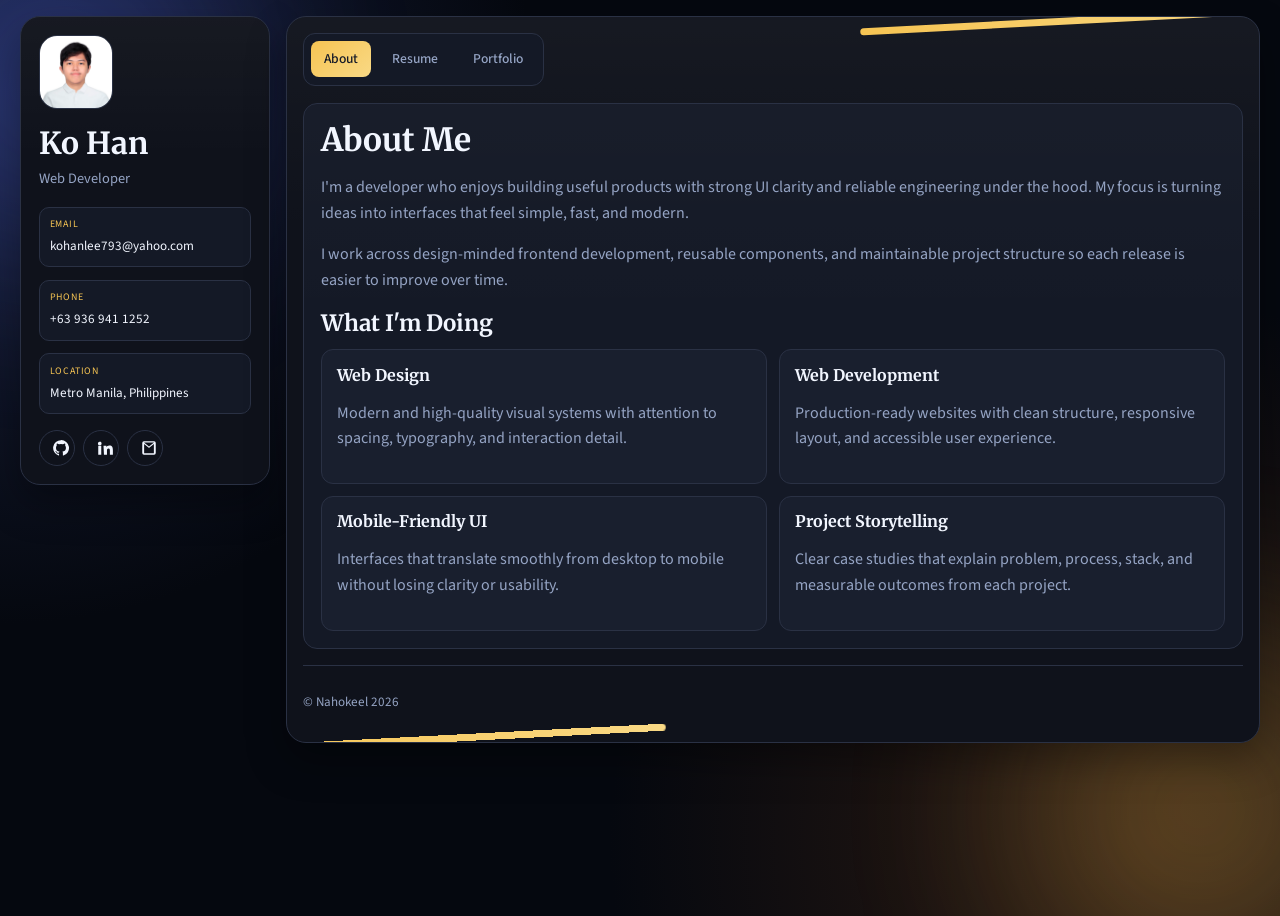
==== index.html @ 03851aae "reorganized portfolio structure to flat layout" ====
<!DOCTYPE html>
<html lang="en">
  <head>
    <meta charset="UTF-8" />
    <meta name="viewport" content="width=device-width, initial-scale=1.0" />
    <title>Ko Han | Portfolio</title>
    <meta
      name="description"
      content="Portfolio website for Ko Han with About, Resume, and Portfolio tabs."
    />
    <link rel="preconnect" href="https://fonts.googleapis.com" />
    <link rel="preconnect" href="https://fonts.gstatic.com" crossorigin />
    <link
      href="https://fonts.googleapis.com/css2?family=Merriweather:wght@400;700&family=Source+Sans+3:wght@400;500;600;700&display=swap"
      rel="stylesheet"
    />
    <link rel="stylesheet" href="styles.css" />
  </head>
  <body>
    <div class="scene-glow scene-glow--left"></div>
    <div class="scene-glow scene-glow--right"></div>

    <main class="layout">
      <aside class="profile-panel">
        <div class="avatar">
          <img src="profile.png" alt="Ko Han profile picture" />
        </div>
        <h1>Ko Han</h1>
        <p class="profile-role">Web Developer</p>

        <ul class="profile-meta">
          <li><span>Email</span> kohanlee793@yahoo.com</li>
          <li><span>Phone</span> +63 936 941 1252</li>
          <li><span>Location</span>Metro Manila, Philippines</li>
        </ul>

        <div class="profile-links">
          <a class="icon-btn" href="https://github.com/nahokeel" target="_blank" rel="noreferrer" aria-label="GitHub profile">
            <svg viewBox="0 0 24 24" aria-hidden="true">
              <path d="M12 1.5a10.5 10.5 0 0 0-3.32 20.46c.52.1.71-.22.71-.5v-1.94c-2.9.63-3.51-1.23-3.51-1.23-.47-1.2-1.16-1.52-1.16-1.52-.95-.65.07-.64.07-.64 1.04.08 1.59 1.08 1.59 1.08.94 1.58 2.44 1.12 3.03.85.09-.67.36-1.12.66-1.38-2.31-.26-4.74-1.16-4.74-5.15 0-1.14.4-2.07 1.07-2.8-.11-.26-.46-1.33.1-2.76 0 0 .87-.28 2.86 1.07a9.8 9.8 0 0 1 5.2 0c1.98-1.35 2.85-1.07 2.85-1.07.56 1.43.21 2.5.1 2.76.67.73 1.07 1.66 1.07 2.8 0 4-2.44 4.88-4.76 5.14.37.33.7.97.7 1.97v2.91c0 .28.19.61.72.5A10.5 10.5 0 0 0 12 1.5z"/>
            </svg>
          </a>
          <a class="icon-btn" href="https://www.linkedin.com/in/ko-han-lee-5a309332b/" target="_blank" rel="noreferrer" aria-label="LinkedIn profile">
            <svg viewBox="0 0 24 24" aria-hidden="true">
              <path d="M4.98 3.5A2.48 2.48 0 1 0 5 8.46 2.48 2.48 0 0 0 4.98 3.5zM3 9h4v12H3zm7 0h3.83v1.64h.05c.53-1 1.85-2.04 3.81-2.04 4.08 0 4.83 2.68 4.83 6.16V21h-4v-5.45c0-1.3-.02-2.97-1.81-2.97-1.81 0-2.08 1.42-2.08 2.88V21h-4z"/>
            </svg>
          </a>
          <a class="icon-btn" href="mailto:kohanlee793@yahoo.com" aria-label="Send email">
            <svg viewBox="0 0 24 24" aria-hidden="true">
              <path d="M3 5.25A2.25 2.25 0 0 1 5.25 3h13.5A2.25 2.25 0 0 1 21 5.25v13.5A2.25 2.25 0 0 1 18.75 21H5.25A2.25 2.25 0 0 1 3 18.75V5.25zm2.29-.75L12 10.04l6.71-5.54H5.29zm13.21 2.14-5.78 4.77a1.13 1.13 0 0 1-1.44 0L5.5 6.64v12.11c0 .14.11.25.25.25h12.5c.14 0 .25-.11.25-.25V6.64z"/>
            </svg>
          </a>
        </div>
      </aside>

      <section class="content-panel">
        <header class="top-nav-wrap">
          <button class="menu-toggle" id="menuToggle" aria-label="Toggle navigation">
            Menu
          </button>
          <nav class="top-nav" id="topNav">
            <a class="tab-link active" href="#about">About</a>
            <a class="tab-link" href="#resume">Resume</a>
            <a class="tab-link" href="#portfolio">Portfolio</a>
          </nav>
        </header>

        <section class="tab-panel is-active" id="about">
          <div class="section-head">
            <h2>About Me</h2>
            <p>
              I'm a developer who enjoys building useful products with strong
              UI clarity and reliable engineering under the hood. My focus is
              turning ideas into interfaces that feel simple, fast, and modern.
            </p>
            <p>
              I work across design-minded frontend development, reusable
              components, and maintainable project structure so each release is
              easier to improve over time.
            </p>
          </div>

          <h3 class="sub-head">What I'm Doing</h3>

          <div class="about-grid">
            <article class="info-card">
              <h3>Web Design</h3>
              <p>
                Modern and high-quality visual systems with attention to spacing,
                typography, and interaction detail.
              </p>
            </article>
            <article class="info-card">
              <h3>Web Development</h3>
              <p>
                Production-ready websites with clean structure, responsive layout,
                and accessible user experience.
              </p>
            </article>
            <article class="info-card">
              <h3>Mobile-Friendly UI</h3>
              <p>
                Interfaces that translate smoothly from desktop to mobile without
                losing clarity or usability.
              </p>
            </article>
            <article class="info-card">
              <h3>Project Storytelling</h3>
              <p>
                Clear case studies that explain problem, process, stack, and
                measurable outcomes from each project.
              </p>
            </article>
          </div>
        </section>

        <section class="tab-panel" id="resume" hidden>
          <div class="section-head">
            <h2>Resume</h2>
          </div>

          <article class="resume-card">
            <div class="resume-actions">
              <a href="resume.docx">Download DOCX</a>
              <a href="resume.pdf" download>Download PDF</a>
              <a href="resume.pdf" target="_blank" rel="noreferrer">Open PDF</a>
            </div>
            <object data="resume.pdf" type="application/pdf" class="resume-viewer">
              <p>
                PDF preview unavailable on this browser.
                <a href="resume.pdf">Open the PDF resume here</a>.
              </p>
            </object>
          </article>
        </section>

        <section class="tab-panel" id="portfolio" hidden>
          <div class="section-head">
            <h2>Portfolio</h2>
          </div>

          <div class="project-cards-grid project-cards-grid--portfolio" aria-label="Project cards">
            <a class="project-tile" href="portfolio/LuaRPG/index.html">
                <img src="portfolio/LuaRPG/Logo.png" alt="LuaRPG logo" />
                <h4>LuaRPG</h4>
            </a>

            <a class="project-tile" href="portfolio/Bahay%20Kubo/index.html">
                <img src="portfolio/Bahay%20Kubo/icon.png" alt="Bahay Kubo icon" />
                <h4>Bahay Kubo</h4>
            </a>
          </div>
        </section>

        <footer class="site-footer">
          <p>© Nahokeel <span id="year"></span></p>
        </footer>
      </section>
    </main>

    <script src="script.js"></script>
  </body>
</html>
---- styles.css ----
:root {
  --bg: #05080f;
  --surface: #0f121b;
  --panel: #141926;
  --card: #191f2e;
  --line: #2a3144;
  --text: #f2f6ff;
  --muted: #95a4c4;
  --gold: #f6c453;
  --gold-soft: #f9d985;
  --ring: rgba(246, 196, 83, 0.45);
}

* {
  box-sizing: border-box;
}

html,
body {
  margin: 0;
  padding: 0;
}

body {
  background: radial-gradient(circle at 0% 10%, #1a2240 0%, transparent 35%),
    radial-gradient(circle at 90% 92%, #2c1b12 0%, transparent 38%), var(--bg);
  color: var(--text);
  font-family: "Source Sans 3", "Segoe UI", sans-serif;
  min-height: 100vh;
  line-height: 1.6;
  overflow-x: hidden;
  position: relative;
}

.scene-glow {
  position: fixed;
  z-index: -1;
  width: 360px;
  height: 360px;
  filter: blur(95px);
  border-radius: 100%;
  opacity: 0.7;
}

.scene-glow--left {
  background: rgba(87, 112, 255, 0.38);
  top: -100px;
  left: -120px;
}

.scene-glow--right {
  background: rgba(246, 196, 83, 0.35);
  right: -100px;
  bottom: -90px;
}

.layout {
  width: min(1240px, calc(100% - 2rem));
  margin: 1rem auto;
  display: grid;
  grid-template-columns: 250px 1fr;
  gap: 1rem;
  align-items: start;
}

.profile-panel,
.content-panel {
  border: 1px solid var(--line);
  border-radius: 20px;
  background: linear-gradient(180deg, rgba(255, 255, 255, 0.03), transparent 30%),
    var(--surface);
  box-shadow: 0 18px 38px rgba(0, 0, 0, 0.34);
}

.profile-panel {
  padding: 1.15rem;
  position: sticky;
  top: 1rem;
}

.avatar {
  width: 74px;
  height: 74px;
  border-radius: 18px;
  display: grid;
  place-items: center;
  overflow: hidden;
  background: #0f1422;
  border: 1px solid var(--line);
  margin-bottom: 1rem;
}

.avatar img {
  width: 100%;
  height: 100%;
  object-fit: cover;
}

h1,
h2,
h3 {
  font-family: "Merriweather", Georgia, serif;
  margin: 0;
  line-height: 1.2;
}

.profile-panel h1 {
  font-size: 1.9rem;
}

.profile-role {
  margin: 0.35rem 0 1rem;
  color: var(--muted);
  font-size: 0.9rem;
}

.profile-meta {
  list-style: none;
  margin: 0;
  padding: 0;
  display: grid;
  gap: 0.8rem;
}

.profile-meta li {
  padding: 0.58rem;
  border: 1px solid var(--line);
  border-radius: 10px;
  background: var(--panel);
  font-size: 0.82rem;
  word-break: break-word;
}

.profile-meta span {
  display: block;
  font-size: 0.62rem;
  letter-spacing: 0.08em;
  text-transform: uppercase;
  color: var(--gold);
  margin-bottom: 0.2rem;
}

.profile-links {
  margin-top: 1rem;
  display: flex;
  gap: 0.5rem;
  flex-wrap: wrap;
}

.profile-links a,
.resume-actions a {
  border: 1px solid var(--line);
  border-radius: 999px;
  padding: 0.35rem 0.75rem;
  color: var(--text);
  text-decoration: none;
  font-size: 0.88rem;
  transition: border-color 180ms ease, transform 180ms ease;
}

.profile-links a:hover,
.resume-actions a:hover {
  border-color: var(--gold);
  transform: translateY(-2px);
}

.icon-btn {
  width: 36px;
  height: 36px;
  display: inline-grid;
  place-items: center;
  padding: 0;
  border-radius: 50%;
}

.icon-btn svg {
  width: 18px;
  height: 18px;
  fill: currentColor;
}

.content-panel {
  padding: 1rem;
  position: relative;
  overflow: hidden;
}

.content-panel::before,
.content-panel::after {
  content: "";
  position: absolute;
  height: 7px;
  width: 45%;
  background: linear-gradient(90deg, var(--gold), var(--gold-soft));
  border-radius: 999px;
}

.content-panel::before {
  top: 0;
  right: -4%;
  transform: rotate(-3deg);
}

.content-panel::after {
  bottom: 0;
  left: -6%;
  transform: rotate(-3deg);
}

.top-nav-wrap {
  margin-bottom: 1.1rem;
}

.top-nav {
  display: flex;
  gap: 0.55rem;
  padding: 0.45rem;
  border: 1px solid var(--line);
  border-radius: 12px;
  background: var(--panel);
  width: fit-content;
}

.tab-link {
  text-decoration: none;
  color: var(--muted);
  padding: 0.45rem 0.8rem;
  border-radius: 8px;
  font-size: 0.85rem;
  font-weight: 500;
  transition: color 180ms ease, background 180ms ease;
}

.tab-link:hover {
  color: var(--text);
}

.tab-link.active {
  color: #161b28;
  background: linear-gradient(140deg, var(--gold), var(--gold-soft));
}

.menu-toggle {
  display: none;
  border: 1px solid var(--line);
  background: var(--panel);
  color: var(--text);
  border-radius: 999px;
  padding: 0.35rem 0.85rem;
  font: inherit;
  margin-bottom: 0.65rem;
}

.tab-panel {
  display: none;
  border: 1px solid var(--line);
  border-radius: 14px;
  padding: 1.05rem;
  background: linear-gradient(180deg, rgba(255, 255, 255, 0.02), transparent 40%),
    var(--panel);
}

.tab-panel.is-active {
  display: block;
  opacity: 0;
  transform: translateY(12px);
  animation: tabReveal 420ms ease forwards;
}

.section-head {
  margin-bottom: 1rem;
}

.sub-head {
  margin-bottom: 0.8rem;
  font-size: 1.4rem;
}

.section-head h2 {
  font-size: clamp(1.45rem, 2.6vw, 2rem);
}

.section-head p,
.info-card p,
.resume-card p {
  color: var(--muted);
}

.about-grid {
  display: grid;
  grid-template-columns: repeat(2, minmax(0, 1fr));
  gap: 0.75rem;
}

.info-card,
.resume-card {
  border: 1px solid var(--line);
  border-radius: 12px;
  background: var(--card);
}

.info-card {
  padding: 0.95rem;
}

.info-card h3 {
  font-size: 1rem;
  margin-bottom: 0.35rem;
}

.resume-card {
  padding: 1rem;
}

.resume-actions {
  margin: 0.8rem 0;
  display: flex;
  gap: 0.55rem;
  flex-wrap: wrap;
}

.resume-viewer {
  width: 100%;
  min-height: 520px;
  border: 1px solid var(--line);
  border-radius: 12px;
  background: #0d1321;
}

.project-cards-grid {
  display: grid;
  grid-template-columns: repeat(auto-fit, minmax(180px, 220px));
  gap: 0.75rem;
}

.project-cards-grid--portfolio {
  grid-template-columns: repeat(auto-fit, minmax(190px, 230px));
  margin-bottom: 0.9rem;
}

.project-tile {
  border: 1px solid var(--line);
  border-radius: 12px;
  background: var(--card);
  text-decoration: none;
  color: var(--text);
  display: grid;
  justify-items: center;
  gap: 0.45rem;
  padding: 0.9rem 0.75rem;
  transition: transform 180ms ease, border-color 180ms ease;
}

.project-tile:hover {
  transform: translateY(-4px);
  border-color: var(--gold);
}

.project-tile img {
  width: 112px;
  height: 112px;
  object-fit: contain;
  border-radius: 12px;
  border: 1px solid var(--line);
  background: #0f1422;
  padding: 0.35rem;
}

.project-tile h4 {
  margin: 0;
  font-size: 1.02rem;
}

.project-tile p {
  margin: 0;
  color: var(--muted);
  font-size: 0.82rem;
}

.project-tile--empty {
  opacity: 0.8;
}

.site-footer {
  margin-top: 1rem;
  border-top: 1px solid var(--line);
  padding-top: 0.8rem;
  color: var(--muted);
  font-size: 0.82rem;
}

@keyframes tabReveal {
  to {
    opacity: 1;
    transform: translateY(0);
  }
}

@media (max-width: 1040px) {
  .layout {
    grid-template-columns: 1fr;
  }

  .profile-panel {
    position: static;
  }

  .about-grid {
    grid-template-columns: repeat(2, minmax(0, 1fr));
  }
}

@media (max-width: 760px) {
  .layout {
    width: min(1240px, calc(100% - 1rem));
  }

  .menu-toggle {
    display: inline-flex;
  }

  .top-nav {
    display: none;
    flex-direction: column;
  }

  .top-nav.is-open {
    display: flex;
  }

  .about-grid {
    grid-template-columns: 1fr;
  }

  .content-panel::before,
  .content-panel::after {
    width: 60%;
  }

  .resume-viewer {
    min-height: 420px;
  }
}

:focus-visible {
  outline: 3px solid var(--ring);
  outline-offset: 2px;
}
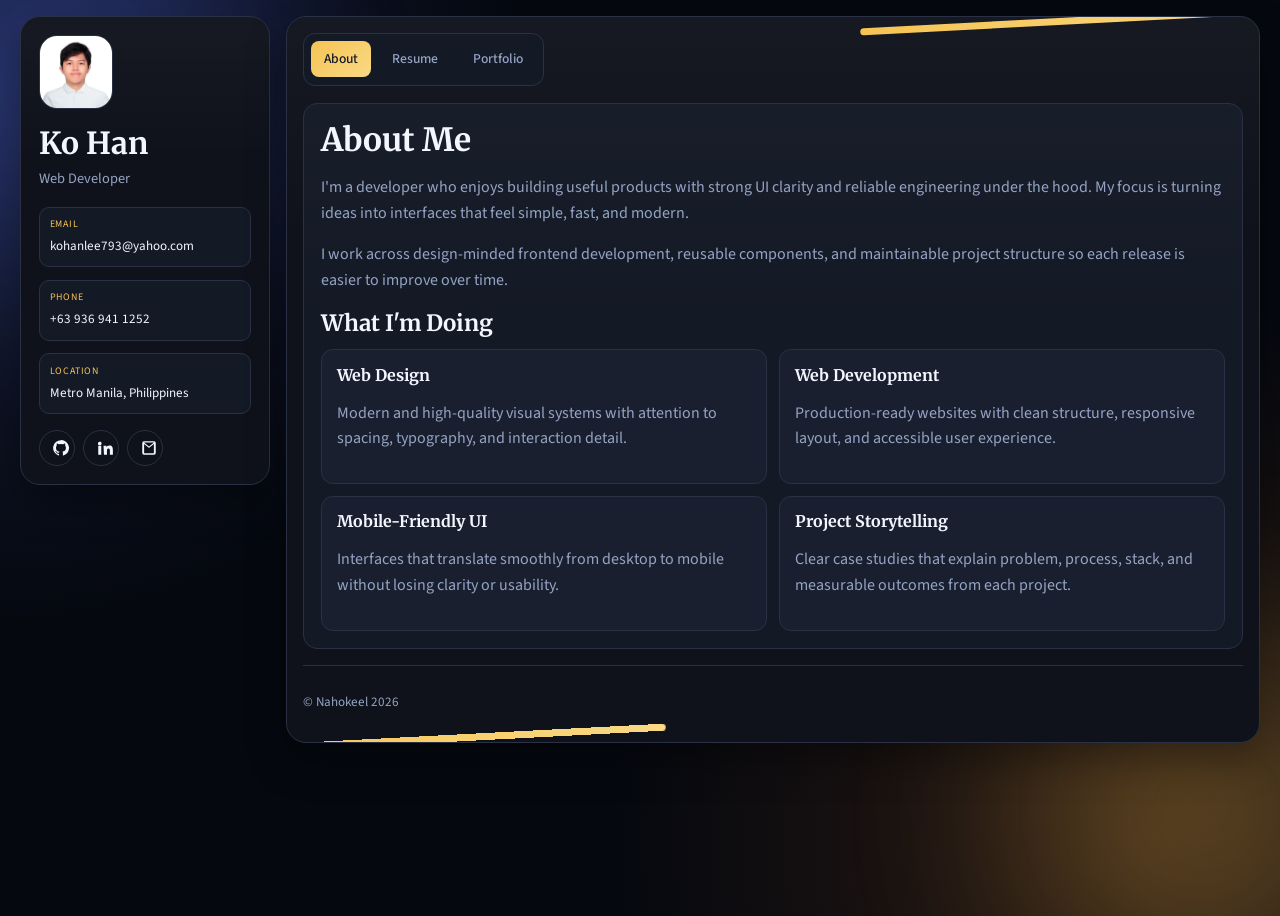
==== commit 3b497fb3: "fixed Dolly assets and logo fit" ====
--- a/index.html
+++ b/index.html
@@ -140,15 +140,125 @@
           </div>
 
           <div class="project-cards-grid project-cards-grid--portfolio" aria-label="Project cards">
-            <a class="project-tile" href="portfolio/LuaRPG/index.html">
+            <button class="project-tile" data-project="luarpg">
                 <img src="portfolio/LuaRPG/Logo.png" alt="LuaRPG logo" />
                 <h4>LuaRPG</h4>
-            </a>
-
-            <a class="project-tile" href="portfolio/Bahay%20Kubo/index.html">
+            </button>
+
+            <button class="project-tile" data-project="bahay-kubo">
                 <img src="portfolio/Bahay%20Kubo/icon.png" alt="Bahay Kubo icon" />
                 <h4>Bahay Kubo</h4>
-            </a>
+            </button>
+
+            <button class="project-tile" data-project="dollys-closet">
+              <img src="portfolio/Dolly%27s%20Closet/icon.png" alt="Dolly's Closet icon" />
+              <h4>Dolly's Closet</h4>
+            </button>
+          </div>
+
+          <div class="project-detail" id="project-luarpg" hidden>
+            <section class="project-hero project-hero--center">
+              <img class="hero-logo hero-logo--feature" src="portfolio/LuaRPG/Logo.png" alt="LuaRPG logo" />
+              <h2>LuaRPG</h2>
+              <p>
+                LuaRPG is a simple RPG Roguelike built using the LÖVE 2D framework. The game features random encounters, events, and combat.
+              </p>
+            </section>
+
+            <section class="project-section">
+              <video controls preload="metadata" playsinline>
+                <source src="portfolio/LuaRPG/Beginning.mp4" type="video/mp4" />
+                Your browser does not support the video tag.
+              </video>
+              <p>
+                Describe what this first gameplay clip demonstrates and why it matters
+                to the overall player experience.
+              </p>
+            </section>
+
+            <section class="project-section">
+              <video controls preload="metadata" playsinline>
+                <source src="portfolio/LuaRPG/Goblins.mp4" type="video/mp4" />
+                Your browser does not support the video tag.
+              </video>
+              <p>
+                Explain enemy behavior, combat mechanics, or encounter pacing shown in
+                this clip.
+              </p>
+            </section>
+
+            <section class="project-section">
+              <video controls preload="metadata" playsinline>
+                <source src="portfolio/LuaRPG/Bossfight.mp4" type="video/mp4" />
+                Your browser does not support the video tag.
+              </video>
+              <p>
+                Add your final showcase notes here, including mechanics, effects,
+                player challenge, and balancing decisions.
+              </p>
+            </section>
+
+          </div>
+
+          <div class="project-detail" id="project-bahay-kubo" hidden>
+            <section class="project-hero project-hero--center">
+              <img class="hero-logo hero-logo--feature" src="portfolio/Bahay%20Kubo/logo.png" alt="Bahay Kubo logo" />
+              <h2>Bahay Kubo</h2>
+              <p>
+                Replace this paragraph with your Bahay Kubo project summary,
+                gameplay concept, and what makes this project unique.
+              </p>
+            </section>
+
+            <section class="project-section">
+              <video controls preload="metadata" playsinline>
+                <source src="portfolio/Bahay%20Kubo/First.mp4" type="video/mp4" />
+                Your browser does not support the video tag.
+              </video>
+              <p>
+                Describe what happens in this first gameplay clip and what feature it showcases.
+              </p>
+            </section>
+
+            <section class="project-section">
+              <video controls preload="metadata" playsinline>
+                <source src="portfolio/Bahay%20Kubo/Second.mp4" type="video/mp4" />
+                Your browser does not support the video tag.
+              </video>
+              <p>
+                Explain what this second clip demonstrates and how it improves the player experience.
+              </p>
+            </section>
+          </div>
+
+          <div class="project-detail" id="project-dollys-closet" hidden>
+            <section class="project-hero project-hero--center">
+              <img class="hero-logo hero-logo--feature hero-logo--compact" src="portfolio/Dolly%27s%20Closet/logo.jpg" alt="Dolly's Closet logo" />
+              <h2>Dolly's Closet</h2>
+              <p>
+                Replace this with your Dolly's Closet project overview, core gameplay, and what makes this project unique.
+              </p>
+            </section>
+
+            <section class="project-section">
+              <video controls preload="metadata" playsinline>
+                <source src="portfolio/Dolly%27s%20Closet/First.mp4" type="video/mp4" />
+                Your browser does not support the video tag.
+              </video>
+              <p>
+                Describe what this first clip showcases and how players interact with the core feature.
+              </p>
+            </section>
+
+            <section class="project-section">
+              <video controls preload="metadata" playsinline>
+                <source src="portfolio/Dolly%27s%20Closet/Second.mp4" type="video/mp4" />
+                Your browser does not support the video tag.
+              </video>
+              <p>
+                Explain what this second clip demonstrates and how it improves player experience.
+              </p>
+            </section>
           </div>
         </section>
 
--- a/styles.css
+++ b/styles.css
@@ -349,6 +349,11 @@
   gap: 0.45rem;
   padding: 0.9rem 0.75rem;
   transition: transform 180ms ease, border-color 180ms ease;
+  appearance: none;
+  -webkit-appearance: none;
+  font: inherit;
+  cursor: pointer;
+  text-align: center;
 }
 
 .project-tile:hover {
@@ -377,8 +382,79 @@
   font-size: 0.82rem;
 }
 
-.project-tile--empty {
-  opacity: 0.8;
+.project-detail {
+  display: none;
+  border: 1px solid var(--line);
+  border-radius: 14px;
+  padding: 1.05rem;
+  background: linear-gradient(180deg, rgba(255, 255, 255, 0.02), transparent 40%),
+    var(--panel);
+  margin-top: 1rem;
+}
+
+.project-detail.is-open {
+  display: block;
+  opacity: 0;
+  transform: translateY(12px);
+  animation: tabReveal 420ms ease forwards;
+}
+
+.project-hero {
+  margin-bottom: 1rem;
+}
+
+.project-hero--center {
+  text-align: center;
+}
+
+.project-hero h2 {
+  font-size: 1.8rem;
+  margin: 0.2rem 0 0;
+}
+
+.hero-logo {
+  width: 112px;
+  height: 112px;
+  border-radius: 12px;
+  border: 1px solid var(--line);
+  object-fit: contain;
+  background: #0f1422;
+  padding: 0.35rem;
+  display: block;
+  margin: 0 auto;
+}
+
+.hero-logo--feature {
+  width: min(100%, 440px);
+  height: auto;
+  max-height: 220px;
+  margin-bottom: 0.7rem;
+}
+
+.hero-logo--compact {
+  width: min(100%, 300px);
+  max-height: 180px;
+}
+
+.project-section {
+  margin: 1rem 0;
+  display: grid;
+  gap: 0.7rem;
+}
+
+.project-section video {
+  width: 100%;
+  max-height: 420px;
+  object-fit: contain;
+  border-radius: 10px;
+  border: 1px solid var(--line);
+  background: #050912;
+}
+
+.project-section p,
+.project-hero p {
+  color: var(--muted);
+  margin: 0.55rem 0 0;
 }
 
 .site-footer {
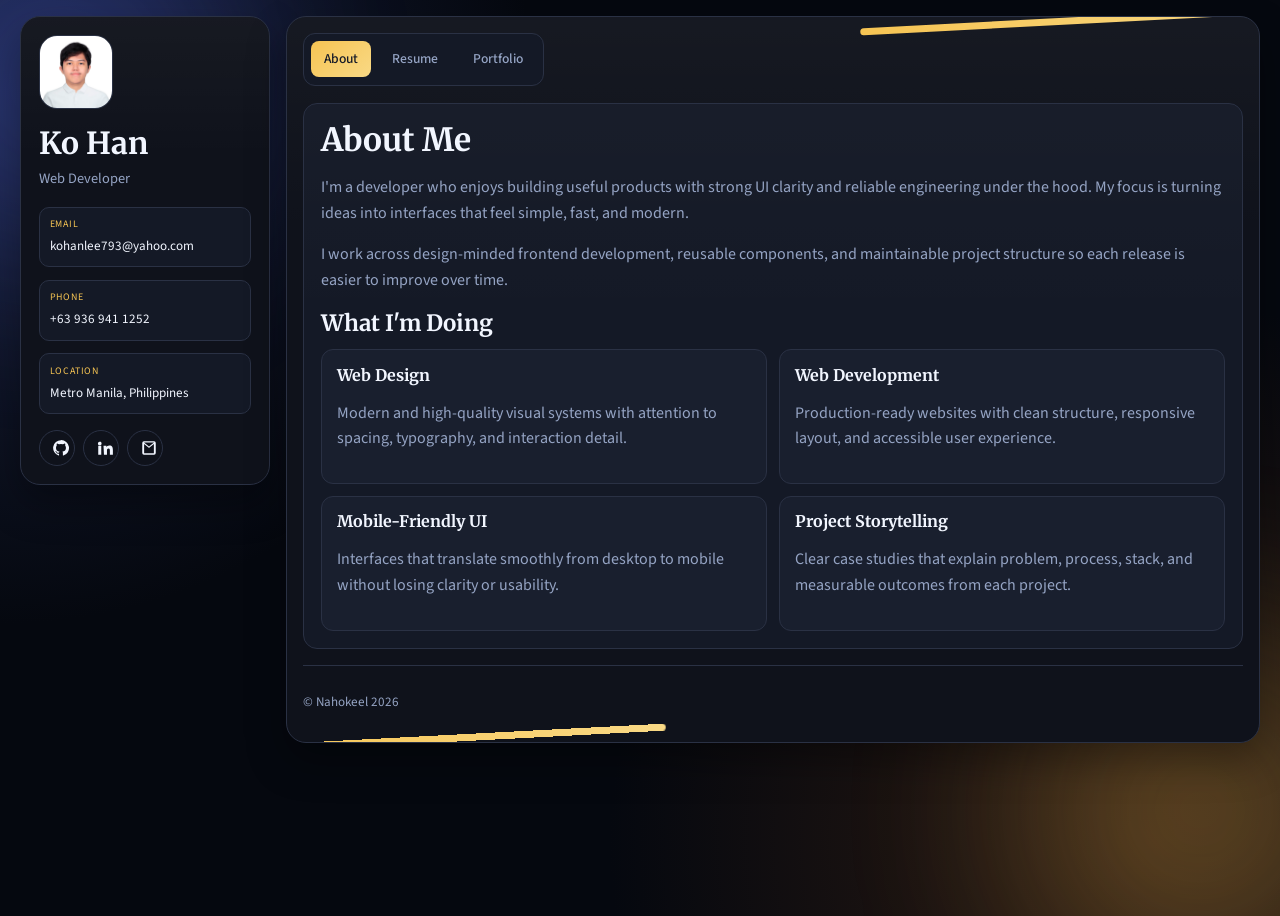
==== commit 5b3fb70f: "overhaul of index" ====
--- a/index.html
+++ b/index.html
@@ -140,125 +140,24 @@
           </div>
 
           <div class="project-cards-grid project-cards-grid--portfolio" aria-label="Project cards">
-            <button class="project-tile" data-project="luarpg">
+            <button class="project-tile" data-project="luarpg" data-project-page="portfolio/LuaRPG/index.html">
                 <img src="portfolio/LuaRPG/Logo.png" alt="LuaRPG logo" />
                 <h4>LuaRPG</h4>
             </button>
 
-            <button class="project-tile" data-project="bahay-kubo">
+            <button class="project-tile" data-project="bahay-kubo" data-project-page="portfolio/Bahay%20Kubo/index.html">
                 <img src="portfolio/Bahay%20Kubo/icon.png" alt="Bahay Kubo icon" />
                 <h4>Bahay Kubo</h4>
             </button>
 
-            <button class="project-tile" data-project="dollys-closet">
+            <button class="project-tile" data-project="dollys-closet" data-project-page="portfolio/Dolly%27s%20Closet/index.html">
               <img src="portfolio/Dolly%27s%20Closet/icon.png" alt="Dolly's Closet icon" />
               <h4>Dolly's Closet</h4>
             </button>
           </div>
 
-          <div class="project-detail" id="project-luarpg" hidden>
-            <section class="project-hero project-hero--center">
-              <img class="hero-logo hero-logo--feature" src="portfolio/LuaRPG/Logo.png" alt="LuaRPG logo" />
-              <h2>LuaRPG</h2>
-              <p>
-                LuaRPG is a simple RPG Roguelike built using the LÖVE 2D framework. The game features random encounters, events, and combat.
-              </p>
-            </section>
-
-            <section class="project-section">
-              <video controls preload="metadata" playsinline>
-                <source src="portfolio/LuaRPG/Beginning.mp4" type="video/mp4" />
-                Your browser does not support the video tag.
-              </video>
-              <p>
-                Describe what this first gameplay clip demonstrates and why it matters
-                to the overall player experience.
-              </p>
-            </section>
-
-            <section class="project-section">
-              <video controls preload="metadata" playsinline>
-                <source src="portfolio/LuaRPG/Goblins.mp4" type="video/mp4" />
-                Your browser does not support the video tag.
-              </video>
-              <p>
-                Explain enemy behavior, combat mechanics, or encounter pacing shown in
-                this clip.
-              </p>
-            </section>
-
-            <section class="project-section">
-              <video controls preload="metadata" playsinline>
-                <source src="portfolio/LuaRPG/Bossfight.mp4" type="video/mp4" />
-                Your browser does not support the video tag.
-              </video>
-              <p>
-                Add your final showcase notes here, including mechanics, effects,
-                player challenge, and balancing decisions.
-              </p>
-            </section>
-
-          </div>
-
-          <div class="project-detail" id="project-bahay-kubo" hidden>
-            <section class="project-hero project-hero--center">
-              <img class="hero-logo hero-logo--feature" src="portfolio/Bahay%20Kubo/logo.png" alt="Bahay Kubo logo" />
-              <h2>Bahay Kubo</h2>
-              <p>
-                Replace this paragraph with your Bahay Kubo project summary,
-                gameplay concept, and what makes this project unique.
-              </p>
-            </section>
-
-            <section class="project-section">
-              <video controls preload="metadata" playsinline>
-                <source src="portfolio/Bahay%20Kubo/First.mp4" type="video/mp4" />
-                Your browser does not support the video tag.
-              </video>
-              <p>
-                Describe what happens in this first gameplay clip and what feature it showcases.
-              </p>
-            </section>
-
-            <section class="project-section">
-              <video controls preload="metadata" playsinline>
-                <source src="portfolio/Bahay%20Kubo/Second.mp4" type="video/mp4" />
-                Your browser does not support the video tag.
-              </video>
-              <p>
-                Explain what this second clip demonstrates and how it improves the player experience.
-              </p>
-            </section>
-          </div>
-
-          <div class="project-detail" id="project-dollys-closet" hidden>
-            <section class="project-hero project-hero--center">
-              <img class="hero-logo hero-logo--feature hero-logo--compact" src="portfolio/Dolly%27s%20Closet/logo.jpg" alt="Dolly's Closet logo" />
-              <h2>Dolly's Closet</h2>
-              <p>
-                Replace this with your Dolly's Closet project overview, core gameplay, and what makes this project unique.
-              </p>
-            </section>
-
-            <section class="project-section">
-              <video controls preload="metadata" playsinline>
-                <source src="portfolio/Dolly%27s%20Closet/First.mp4" type="video/mp4" />
-                Your browser does not support the video tag.
-              </video>
-              <p>
-                Describe what this first clip showcases and how players interact with the core feature.
-              </p>
-            </section>
-
-            <section class="project-section">
-              <video controls preload="metadata" playsinline>
-                <source src="portfolio/Dolly%27s%20Closet/Second.mp4" type="video/mp4" />
-                Your browser does not support the video tag.
-              </video>
-              <p>
-                Explain what this second clip demonstrates and how it improves player experience.
-              </p>
-            </section>
+          <div class="project-detail" id="project-detail-viewer" hidden>
+            <div id="project-detail-content"></div>
           </div>
         </section>
 
--- a/styles.css
+++ b/styles.css
@@ -361,6 +361,11 @@
   border-color: var(--gold);
 }
 
+.project-tile.is-active {
+  border-color: var(--gold);
+  box-shadow: inset 0 0 0 1px rgba(246, 196, 83, 0.25);
+}
+
 .project-tile img {
   width: 112px;
   height: 112px;
@@ -376,12 +381,6 @@
   font-size: 1.02rem;
 }
 
-.project-tile p {
-  margin: 0;
-  color: var(--muted);
-  font-size: 0.82rem;
-}
-
 .project-detail {
   display: none;
   border: 1px solid var(--line);
@@ -412,6 +411,11 @@
   margin: 0.2rem 0 0;
 }
 
+.project-hero h1 {
+  font-size: 1.8rem;
+  margin: 0.2rem 0 0;
+}
+
 .hero-logo {
   width: 112px;
   height: 112px;
@@ -424,13 +428,6 @@
   margin: 0 auto;
 }
 
-.hero-logo--feature {
-  width: min(100%, 440px);
-  height: auto;
-  max-height: 220px;
-  margin-bottom: 0.7rem;
-}
-
 .hero-logo--compact {
   width: min(100%, 300px);
   max-height: 180px;
@@ -455,6 +452,16 @@
 .project-hero p {
   color: var(--muted);
   margin: 0.55rem 0 0;
+}
+
+.project-loading,
+.project-error {
+  margin: 0;
+  color: var(--muted);
+}
+
+.project-error {
+  color: #ffb9b9;
 }
 
 .site-footer {
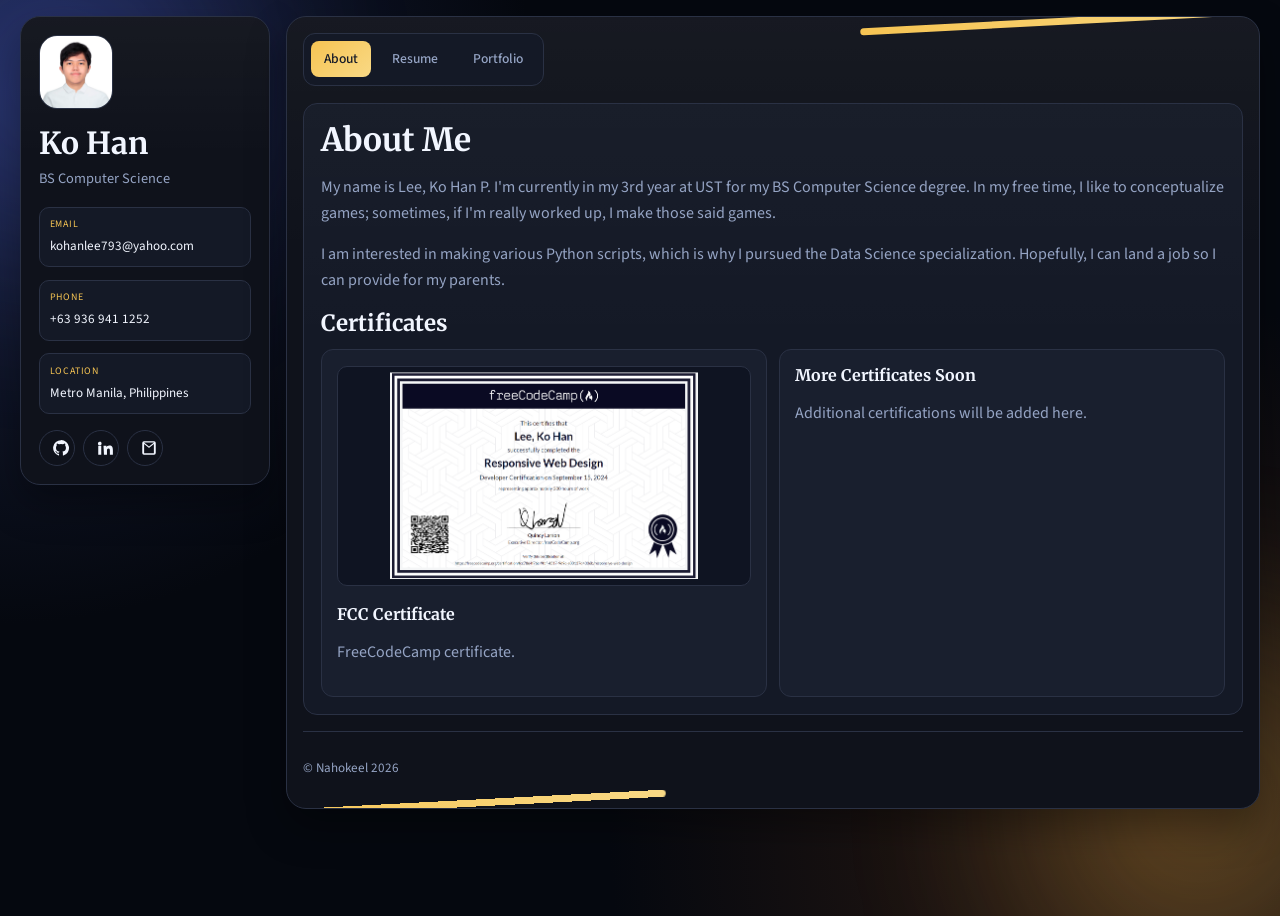
==== commit 89c99c2b: "updated every index" ====
--- a/index.html
+++ b/index.html
@@ -26,7 +26,7 @@
           <img src="profile.png" alt="Ko Han profile picture" />
         </div>
         <h1>Ko Han</h1>
-        <p class="profile-role">Web Developer</p>
+        <p class="profile-role">BS Computer Science</p>
 
         <ul class="profile-meta">
           <li><span>Email</span> kohanlee793@yahoo.com</li>
@@ -69,46 +69,27 @@
           <div class="section-head">
             <h2>About Me</h2>
             <p>
-              I'm a developer who enjoys building useful products with strong
-              UI clarity and reliable engineering under the hood. My focus is
-              turning ideas into interfaces that feel simple, fast, and modern.
+              My name is Lee, Ko Han P. I'm currently in my 3rd year at UST for my BS Computer Science degree. In my free time, I like to conceptualize games; sometimes, if I'm really worked up, I make those said games.
             </p>
             <p>
-              I work across design-minded frontend development, reusable
-              components, and maintainable project structure so each release is
-              easier to improve over time.
+              I am interested in making various Python scripts, which is why I pursued the Data Science specialization. Hopefully, I can land a job so I can provide for my parents.
             </p>
           </div>
 
-          <h3 class="sub-head">What I'm Doing</h3>
+          <h3 class="sub-head">Certificates</h3>
 
           <div class="about-grid">
             <article class="info-card">
-              <h3>Web Design</h3>
+              <img class="certificate-image" src="fcc certificate.png" alt="FCC certificate" />
+              <h3>FCC Certificate</h3>
               <p>
-                Modern and high-quality visual systems with attention to spacing,
-                typography, and interaction detail.
+                FreeCodeCamp certificate.
               </p>
             </article>
             <article class="info-card">
-              <h3>Web Development</h3>
+              <h3>More Certificates Soon</h3>
               <p>
-                Production-ready websites with clean structure, responsive layout,
-                and accessible user experience.
-              </p>
-            </article>
-            <article class="info-card">
-              <h3>Mobile-Friendly UI</h3>
-              <p>
-                Interfaces that translate smoothly from desktop to mobile without
-                losing clarity or usability.
-              </p>
-            </article>
-            <article class="info-card">
-              <h3>Project Storytelling</h3>
-              <p>
-                Clear case studies that explain problem, process, stack, and
-                measurable outcomes from each project.
+                Additional certifications will be added here.
               </p>
             </article>
           </div>
--- a/styles.css
+++ b/styles.css
@@ -308,6 +308,17 @@
   margin-bottom: 0.35rem;
 }
 
+.certificate-image {
+  width: 100%;
+  max-height: 220px;
+  object-fit: contain;
+  border-radius: 10px;
+  border: 1px solid var(--line);
+  background: #0f1422;
+  padding: 0.35rem;
+  margin-bottom: 0.65rem;
+}
+
 .resume-card {
   padding: 1rem;
 }
@@ -406,6 +417,12 @@
   text-align: center;
 }
 
+.project-hero .hero-head {
+  display: grid;
+  justify-items: center;
+  gap: 0.5rem;
+}
+
 .project-hero h2 {
   font-size: 1.8rem;
   margin: 0.2rem 0 0;
@@ -417,8 +434,9 @@
 }
 
 .hero-logo {
-  width: 112px;
-  height: 112px;
+  width: min(100%, 360px);
+  height: auto;
+  max-height: 220px;
   border-radius: 12px;
   border: 1px solid var(--line);
   object-fit: contain;
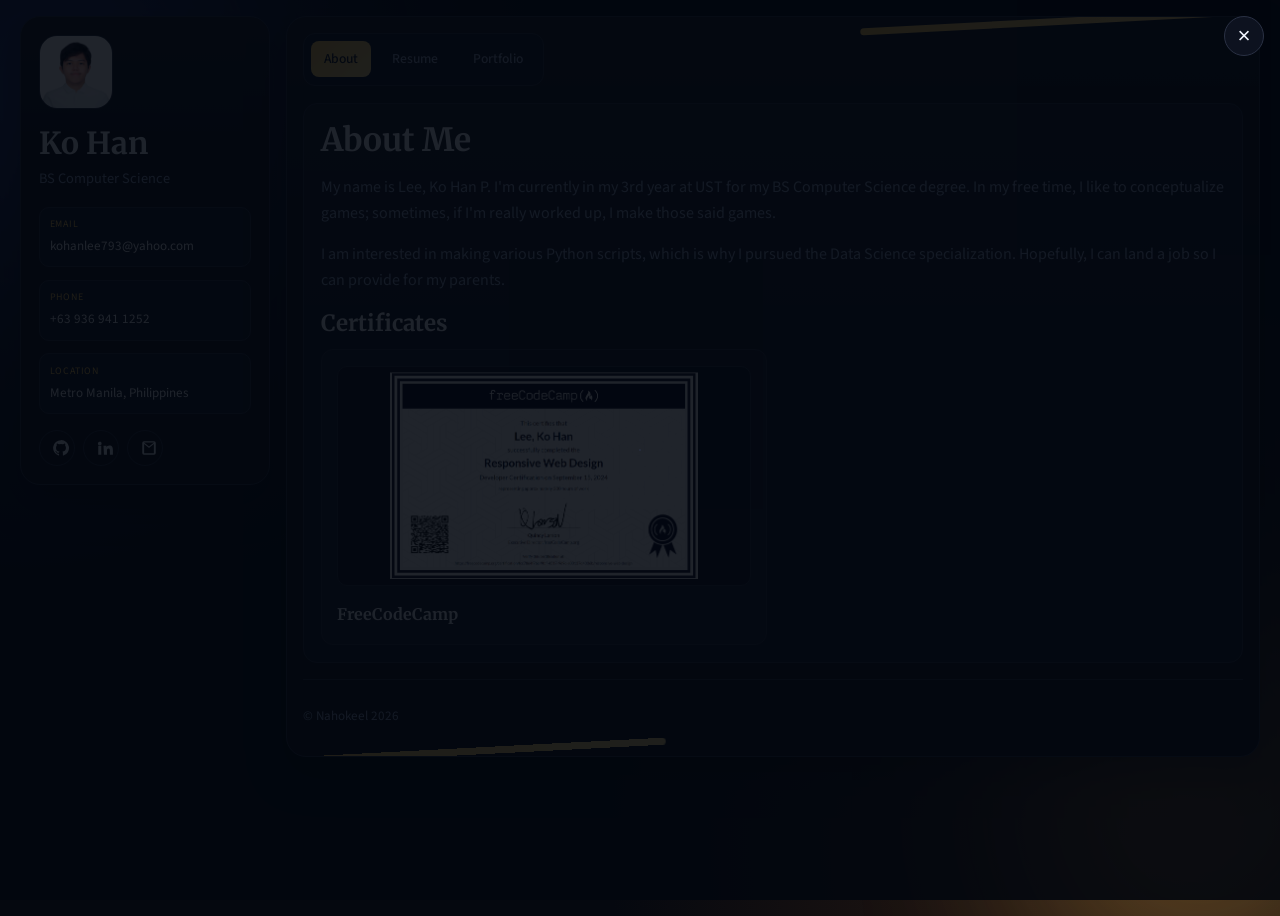
==== commit 7c241466: "updated main index" ====
--- a/index.html
+++ b/index.html
@@ -80,17 +80,14 @@
 
           <div class="about-grid">
             <article class="info-card">
-              <img class="certificate-image" src="fcc certificate.png" alt="FCC certificate" />
-              <h3>FCC Certificate</h3>
-              <p>
-                FreeCodeCamp certificate.
-              </p>
-            </article>
-            <article class="info-card">
-              <h3>More Certificates Soon</h3>
-              <p>
-                Additional certifications will be added here.
-              </p>
+              <img
+                class="certificate-image certificate-zoom-trigger"
+                src="fcc certificate.png"
+                alt="FCC certificate"
+                data-cert-src="fcc certificate.png"
+                data-cert-alt="FCC certificate"
+              />
+              <h3>FreeCodeCamp</h3>
             </article>
           </div>
         </section>
@@ -145,6 +142,13 @@
         <footer class="site-footer">
           <p>© Nahokeel <span id="year"></span></p>
         </footer>
+
+        <div class="certificate-lightbox" id="certificateLightbox" hidden>
+          <button class="certificate-lightbox-close" id="certificateLightboxClose" aria-label="Close certificate preview">
+            ×
+          </button>
+          <img id="certificateLightboxImage" src="" alt="" />
+        </div>
       </section>
     </main>
 
--- a/styles.css
+++ b/styles.css
@@ -319,6 +319,44 @@
   margin-bottom: 0.65rem;
 }
 
+.certificate-zoom-trigger {
+  cursor: zoom-in;
+}
+
+.certificate-lightbox {
+  position: fixed;
+  inset: 0;
+  z-index: 50;
+  background: rgba(2, 6, 14, 0.88);
+  display: grid;
+  place-items: center;
+  padding: 1.2rem;
+}
+
+.certificate-lightbox img {
+  max-width: min(1100px, 95vw);
+  max-height: 88vh;
+  object-fit: contain;
+  border-radius: 12px;
+  border: 1px solid var(--line);
+  background: #0f1422;
+}
+
+.certificate-lightbox-close {
+  position: absolute;
+  top: 1rem;
+  right: 1rem;
+  width: 40px;
+  height: 40px;
+  border-radius: 999px;
+  border: 1px solid var(--line);
+  background: rgba(15, 20, 34, 0.9);
+  color: var(--text);
+  font-size: 1.4rem;
+  line-height: 1;
+  cursor: pointer;
+}
+
 .resume-card {
   padding: 1rem;
 }
